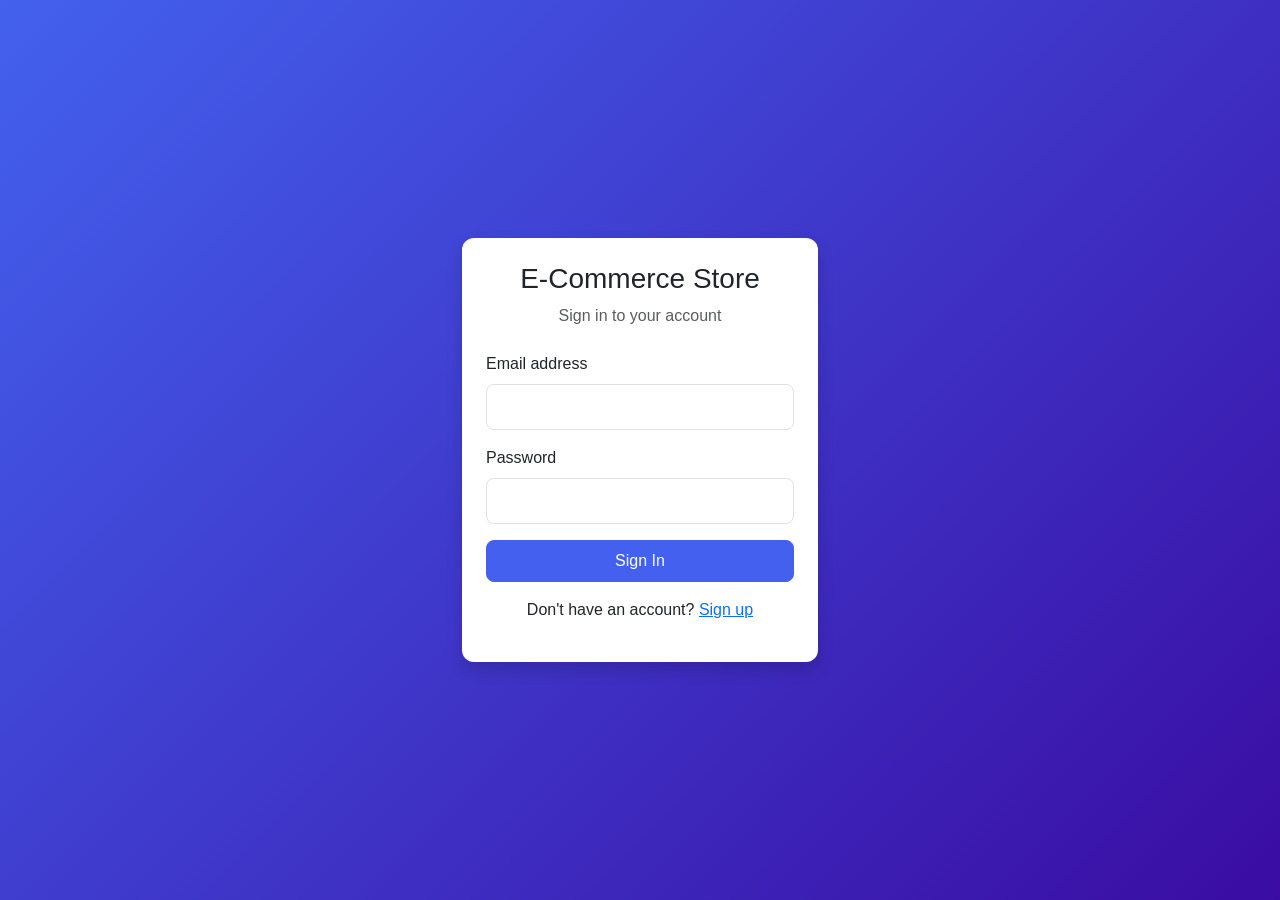
==== products.html @ 9a7f0126 "first commit" ====
<!DOCTYPE html>
<html lang="en">
<head>
    <meta charset="UTF-8">
    <meta name="viewport" content="width=device-width, initial-scale=1.0">
    <title>Product Management</title>
    <link href="https://cdn.jsdelivr.net/npm/bootstrap@5.3.0/dist/css/bootstrap.min.css" rel="stylesheet">
    <link rel="stylesheet" href="https://cdn.jsdelivr.net/npm/bootstrap-icons@1.10.0/font/bootstrap-icons.css">
    <link rel="stylesheet" href="styles/main.css">
</head>
<body>
    <nav class="navbar navbar-expand-lg navbar-dark bg-primary">
        <div class="container-fluid">
            <a class="navbar-brand" href="index.html">
                <i class="bi bi-shop"></i> E-Commerce Store
            </a>
            <button class="navbar-toggler" type="button" data-bs-toggle="collapse" data-bs-target="#navbarNav">
                <span class="navbar-toggler-icon"></span>
            </button>
            <div class="collapse navbar-collapse" id="navbarNav">
                <ul class="navbar-nav me-auto">
                    <li class="nav-item">
                        <a class="nav-link" href="index.html"><i class="bi bi-house"></i> Dashboard</a>
                    </li>
                    <li class="nav-item">
                        <a class="nav-link" href="customers.html"><i class="bi bi-people"></i> Customers</a>
                    </li>
                    <li class="nav-item">
                        <a class="nav-link active" href="products.html"><i class="bi bi-box"></i> Products</a>
                    </li>
                    <li class="nav-item">
                        <a class="nav-link" href="orders.html"><i class="bi bi-cart"></i> Orders</a>
                    </li>
                </ul>
                <div class="d-flex">
                    <span class="navbar-text me-3" id="loggedInUser">Guest</span>
                    <button class="btn btn-outline-light" onclick="logout()">Logout</button>
                </div>
            </div>
        </div>
    </nav>

    <div class="container-fluid mt-4">
        <div class="row mb-4">
            <div class="col-12">
                <div class="d-flex justify-content-between align-items-center">
                    <h2>Product Management</h2>
                    <div>
                        <div class="input-group me-2" style="width: 300px;">
                            <input type="text" class="form-control" id="searchProduct" placeholder="Search products..." 
                                   onkeyup="debouncedSearchProducts(event)">
                            <button class="btn btn-outline-secondary" type="button" onclick="searchProducts(document.getElementById('searchProduct').value)">
                                <i class="bi bi-search"></i>
                            </button>
                        </div>
                    </div>
                    <button class="btn btn-primary" data-bs-toggle="modal" data-bs-target="#addProductModal">
                        <i class="bi bi-plus-circle"></i> Add Product
                    </button>
                </div>
            </div>
        </div>

        <!-- Product Grid -->
        <div class="row" id="productGrid">
            <!-- Products will be populated by JavaScript -->
        </div>

        <!-- Loading Indicator -->
        <div id="loadingIndicator" class="text-center my-4 d-none">
            <div class="spinner-border text-primary" role="status">
                <span class="visually-hidden">Loading...</span>
            </div>
            <p class="mt-2">Loading products...</p>
        </div>
    </div>

    <!-- Add Product Modal -->
    <div class="modal fade" id="addProductModal" tabindex="-1">
        <div class="modal-dialog">
            <div class="modal-content">
                <div class="modal-header">
                    <h5 class="modal-title">Add New Product</h5>
                    <button type="button" class="btn-close" data-bs-dismiss="modal"></button>
                </div>
                <div class="modal-body">
                    <form id="addProductForm">
                        <div class="mb-3">
                            <label for="productName" class="form-label">Product Name *</label>
                            <input type="text" class="form-control" id="productName" required>
                        </div>
                        <div class="mb-3">
                            <label for="productDescription" class="form-label">Description</label>
                            <textarea class="form-control" id="productDescription" rows="3"></textarea>
                        </div>
                        <div class="row">
                            <div class="col-md-6 mb-3">
                                <label for="productPrice" class="form-label">Price ($) *</label>
                                <input type="number" class="form-control" id="productPrice" step="0.01" min="0" required>
                            </div>
                            <div class="col-md-6 mb-3">
                                <label for="productStock" class="form-label">Stock Quantity *</label>
                                <input type="number" class="form-control" id="productStock" min="0" required>
                            </div>
                        </div>
                        <div class="mb-3">
                            <label for="productCategory" class="form-label">Category</label>
                            <select class="form-select" id="productCategory">
                                <option value="Electronics">Electronics</option>
                                <option value="Clothing">Clothing</option>
                                <option value="Books">Books</option>
                                <option value="Home & Garden">Home & Garden</option>
                                <option value="Sports">Sports</option>
                                <option value="Toys">Toys</option>
                                <option value="Other">Other</option>
                            </select>
                        </div>
                    </form>
                </div>
                <div class="modal-footer">
                    <button type="button" class="btn btn-secondary" data-bs-dismiss="modal">Cancel</button>
                    <button type="button" class="btn btn-primary" onclick="addProduct()">Add Product</button>
                </div>
            </div>
        </div>
    </div>

    <!-- Edit Product Modal -->
    <div class="modal fade" id="editProductModal" tabindex="-1">
        <div class="modal-dialog">
            <div class="modal-content">
                <div class="modal-header">
                    <h5 class="modal-title">Edit Product</h5>
                    <button type="button" class="btn-close" data-bs-dismiss="modal"></button>
                </div>
                <div class="modal-body">
                    <form id="editProductForm">
                        <input type="hidden" id="editProductId">
                        <div class="mb-3">
                            <label for="editProductName" class="form-label">Product Name *</label>
                            <input type="text" class="form-control" id="editProductName" required>
                        </div>
                        <div class="mb-3">
                            <label for="editProductDescription" class="form-label">Description</label>
                            <textarea class="form-control" id="editProductDescription" rows="3"></textarea>
                        </div>
                        <div class="row">
                            <div class="col-md-6 mb-3">
                                <label for="editProductPrice" class="form-label">Price ($) *</label>
                                <input type="number" class="form-control" id="editProductPrice" step="0.01" min="0" required>
                            </div>
                            <div class="col-md-6 mb-3">
                                <label for="editProductStock" class="form-label">Stock Quantity *</label>
                                <input type="number" class="form-control" id="editProductStock" min="0" required>
                            </div>
                        </div>
                        <div class="mb-3">
                            <label for="editProductCategory" class="form-label">Category</label>
                            <select class="form-select" id="editProductCategory">
                                <option value="Electronics">Electronics</option>
                                <option value="Clothing">Clothing</option>
                                <option value="Books">Books</option>
                                <option value="Home & Garden">Home & Garden</option>
                                <option value="Sports">Sports</option>
                                <option value="Toys">Toys</option>
                                <option value="Other">Other</option>
                            </select>
                        </div>
                    </form>
                </div>
                <div class="modal-footer">
                    <button type="button" class="btn btn-secondary" data-bs-dismiss="modal">Cancel</button>
                    <button type="button" class="btn btn-primary" onclick="updateProduct()">Update Product</button>
                </div>
            </div>
        </div>
    </div>

    <script src="https://cdn.jsdelivr.net/npm/bootstrap@5.3.0/dist/js/bootstrap.bundle.min.js"></script>
    <script src="js/common.js"></script>
    <script src="js/product.js"></script>
    <script>
        // Debounced search function
        const debouncedSearchProducts = debounce((event) => {
            searchProducts(event.target.value);
        }, 300);

        document.addEventListener('DOMContentLoaded', function() {
            checkAuth();
            loadProducts();
        });
    </script>
</body>
</html>
---- styles/main.css ----
/* Main CSS for E-Commerce Application */

:root {
    --primary-color: #4361ee;
    --secondary-color: #3a0ca3;
    --success-color: #4cc9f0;
    --danger-color: #f72585;
    --warning-color: #f8961e;
    --light-color: #f8f9fa;
    --dark-color: #212529;
}

body {
    font-family: 'Segoe UI', Tahoma, Geneva, Verdana, sans-serif;
    background-color: #f5f7fb;
    color: #333;
}

/* Auth Pages */
.auth-page {
    background: linear-gradient(135deg, #4361ee 0%, #3a0ca3 100%);
    min-height: 100vh;
}

.card {
    border: none;
    border-radius: 12px;
    box-shadow: 0 4px 12px rgba(0, 0, 0, 0.08);
    transition: transform 0.2s;
}

.card:hover {
    transform: translateY(-2px);
}

.card-title {
    color: var(--dark-color);
    font-weight: 600;
}

/* Navigation */
.navbar {
    box-shadow: 0 2px 10px rgba(0, 0, 0, 0.1);
}

.navbar-brand {
    font-weight: 700;
    font-size: 1.5rem;
}

/* Tables */
.table th {
    font-weight: 600;
    color: var(--dark-color);
    border-top: none;
}

.table-hover tbody tr:hover {
    background-color: rgba(67, 97, 238, 0.05);
}

/* Badges */
.badge {
    padding: 5px 10px;
    font-weight: 500;
    border-radius: 20px;
}

/* Buttons */
.btn {
    border-radius: 8px;
    font-weight: 500;
    padding: 8px 20px;
    transition: all 0.3s;
}

.btn-primary {
    background-color: var(--primary-color);
    border-color: var(--primary-color);
}

.btn-primary:hover {
    background-color: var(--secondary-color);
    border-color: var(--secondary-color);
    transform: translateY(-2px);
}

.btn-outline-primary {
    color: var(--primary-color);
    border-color: var(--primary-color);
}

.btn-outline-primary:hover {
    background-color: var(--primary-color);
    border-color: var(--primary-color);
}

/* Forms */
.form-control, .form-select {
    border: 1px solid #dee2e6;
    border-radius: 8px;
    padding: 10px 15px;
}

.form-control:focus, .form-select:focus {
    border-color: var(--primary-color);
    box-shadow: 0 0 0 0.2rem rgba(67, 97, 238, 0.25);
}

/* Product Cards */
.product-card {
    transition: all 0.3s ease;
    cursor: pointer;
}

.product-card:hover {
    box-shadow: 0 10px 20px rgba(0, 0, 0, 0.1);
    transform: translateY(-5px);
}

.product-card .card-img-top {
    height: 200px;
    object-fit: cover;
}

.product-price {
    color: var(--primary-color);
    font-weight: 700;
    font-size: 1.2rem;
}

.product-stock {
    font-size: 0.9rem;
}

/* Status Colors */
.status-processing {
    background-color: #ffc107;
    color: #000;
}

.status-delivering {
    background-color: #17a2b8;
    color: white;
}

.status-delivered {
    background-color: #28a745;
    color: white;
}

/* Custom Alerts */
.alert-custom {
    border-radius: 8px;
    border: none;
}

/* Loading Spinner */
.spinner-container {
    display: flex;
    justify-content: center;
    align-items: center;
    min-height: 200px;
}

/* Modal */
.modal-content {
    border-radius: 12px;
    border: none;
}

/* Dashboard Cards */
.stat-card {
    border-radius: 12px;
    border: none;
    color: white;
}

.stat-card i {
    font-size: 2.5rem;
    opacity: 0.8;
}

/* Order Items */
.order-item-card {
    border-left: 4px solid var(--primary-color);
}

/* Responsive Design */
@media (max-width: 768px) {
    .navbar-brand {
        font-size: 1.2rem;
    }
    
    .table-responsive {
        font-size: 0.9rem;
    }
    
    .btn {
        padding: 6px 12px;
        font-size: 0.9rem;
    }
}

/* Animation for alerts */
@keyframes fadeIn {
    from { opacity: 0; transform: translateY(-10px); }
    to { opacity: 1; transform: translateY(0); }
}

.alert {
    animation: fadeIn 0.3s ease;
}

/* Custom Scrollbar */
::-webkit-scrollbar {
    width: 8px;
    height: 8px;
}

::-webkit-scrollbar-track {
    background: #f1f1f1;
    border-radius: 4px;
}

::-webkit-scrollbar-thumb {
    background: var(--primary-color);
    border-radius: 4px;
}

::-webkit-scrollbar-thumb:hover {
    background: var(--secondary-color);
}
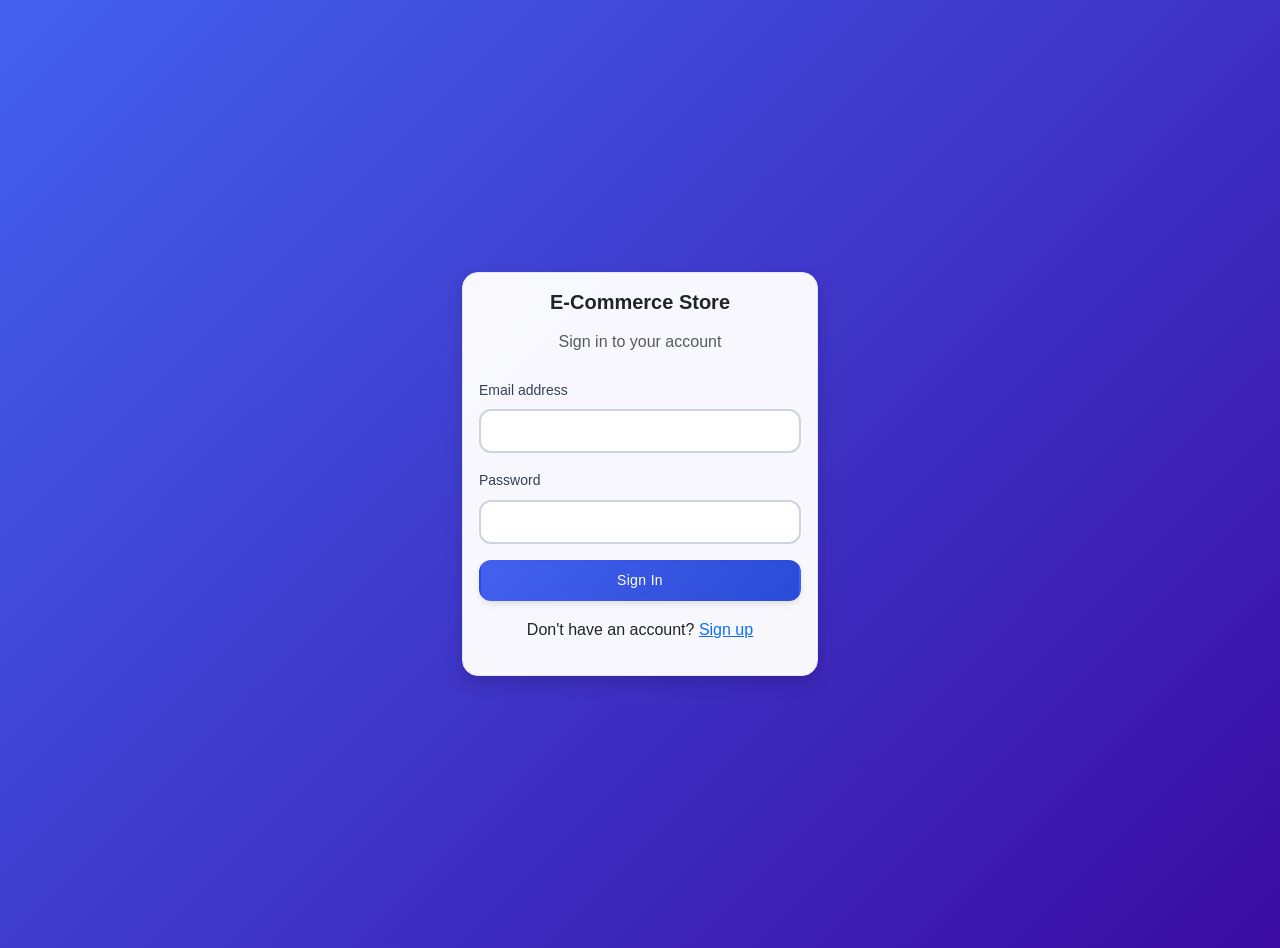
==== commit 20d82209: "fixed bugs of orders and products." ====
--- a/products.html
+++ b/products.html
@@ -7,6 +7,23 @@
     <link href="https://cdn.jsdelivr.net/npm/bootstrap@5.3.0/dist/css/bootstrap.min.css" rel="stylesheet">
     <link rel="stylesheet" href="https://cdn.jsdelivr.net/npm/bootstrap-icons@1.10.0/font/bootstrap-icons.css">
     <link rel="stylesheet" href="styles/main.css">
+    <style>
+        .product-card {
+            transition: transform 0.2s, box-shadow 0.2s;
+            border: 1px solid #e0e0e0;
+        }
+        .product-card:hover {
+            transform: translateY(-5px);
+            box-shadow: 0 5px 15px rgba(0,0,0,0.1);
+        }
+        .product-image {
+            border-bottom: 1px solid #e0e0e0;
+        }
+        .stock-badge {
+            font-size: 0.8rem;
+            padding: 0.25rem 0.5rem;
+        }
+    </style>
 </head>
 <body>
     <nav class="navbar navbar-expand-lg navbar-dark bg-primary">
@@ -43,21 +60,22 @@
     <div class="container-fluid mt-4">
         <div class="row mb-4">
             <div class="col-12">
-                <div class="d-flex justify-content-between align-items-center">
-                    <h2>Product Management</h2>
-                    <div>
-                        <div class="input-group me-2" style="width: 300px;">
+                <div class="d-flex justify-content-between align-items-center flex-wrap gap-3">
+                    <h2><i class="bi bi-box me-2"></i>Product Management</h2>
+                    <div class="d-flex gap-2">
+                        <div class="input-group" style="width: 300px;">
                             <input type="text" class="form-control" id="searchProduct" placeholder="Search products..." 
                                    onkeyup="debouncedSearchProducts(event)">
                             <button class="btn btn-outline-secondary" type="button" onclick="searchProducts(document.getElementById('searchProduct').value)">
                                 <i class="bi bi-search"></i>
                             </button>
                         </div>
+                        <button class="btn btn-primary" data-bs-toggle="modal" data-bs-target="#addProductModal">
+                            <i class="bi bi-plus-circle me-1"></i> Add Product
+                        </button>
                     </div>
-                    <button class="btn btn-primary" data-bs-toggle="modal" data-bs-target="#addProductModal">
-                        <i class="bi bi-plus-circle"></i> Add Product
-                    </button>
-                </div>
+                </div>
+                <p class="text-muted">Manage your product catalog with images, prices, and stock levels</p>
             </div>
         </div>
 
@@ -77,7 +95,7 @@
 
     <!-- Add Product Modal -->
     <div class="modal fade" id="addProductModal" tabindex="-1">
-        <div class="modal-dialog">
+        <div class="modal-dialog modal-lg">
             <div class="modal-content">
                 <div class="modal-header">
                     <h5 class="modal-title">Add New Product</h5>
@@ -85,35 +103,53 @@
                 </div>
                 <div class="modal-body">
                     <form id="addProductForm">
-                        <div class="mb-3">
-                            <label for="productName" class="form-label">Product Name *</label>
-                            <input type="text" class="form-control" id="productName" required>
-                        </div>
-                        <div class="mb-3">
-                            <label for="productDescription" class="form-label">Description</label>
-                            <textarea class="form-control" id="productDescription" rows="3"></textarea>
-                        </div>
                         <div class="row">
-                            <div class="col-md-6 mb-3">
-                                <label for="productPrice" class="form-label">Price ($) *</label>
-                                <input type="number" class="form-control" id="productPrice" step="0.01" min="0" required>
-                            </div>
-                            <div class="col-md-6 mb-3">
-                                <label for="productStock" class="form-label">Stock Quantity *</label>
-                                <input type="number" class="form-control" id="productStock" min="0" required>
-                            </div>
-                        </div>
-                        <div class="mb-3">
-                            <label for="productCategory" class="form-label">Category</label>
-                            <select class="form-select" id="productCategory">
-                                <option value="Electronics">Electronics</option>
-                                <option value="Clothing">Clothing</option>
-                                <option value="Books">Books</option>
-                                <option value="Home & Garden">Home & Garden</option>
-                                <option value="Sports">Sports</option>
-                                <option value="Toys">Toys</option>
-                                <option value="Other">Other</option>
-                            </select>
+                            <div class="col-md-8">
+                                <div class="mb-3">
+                                    <label for="productName" class="form-label">Product Name *</label>
+                                    <input type="text" class="form-control" id="productName" required>
+                                </div>
+                                <div class="mb-3">
+                                    <label for="productDescription" class="form-label">Description</label>
+                                    <textarea class="form-control" id="productDescription" rows="3"></textarea>
+                                </div>
+                                <div class="row">
+                                    <div class="col-md-6 mb-3">
+                                        <label for="productPrice" class="form-label">Price ($) *</label>
+                                        <input type="number" class="form-control" id="productPrice" step="0.01" min="0" required>
+                                    </div>
+                                    <div class="col-md-6 mb-3">
+                                        <label for="productStock" class="form-label">Stock Quantity *</label>
+                                        <input type="number" class="form-control" id="productStock" min="0" required>
+                                    </div>
+                                </div>
+                                <div class="mb-3">
+                                    <label for="productCategory" class="form-label">Category</label>
+                                    <select class="form-select" id="productCategory">
+                                        <option value="Electronics">Electronics</option>
+                                        <option value="Clothing">Clothing</option>
+                                        <option value="Books">Books</option>
+                                        <option value="Home & Garden">Home & Garden</option>
+                                        <option value="Sports">Sports</option>
+                                        <option value="Toys">Toys</option>
+                                        <option value="Other">Other</option>
+                                    </select>
+                                </div>
+                            </div>
+                            <div class="col-md-4">
+                                <div class="mb-3">
+                                    <label for="productImageUrl" class="form-label">Product Image URL</label>
+                                    <input type="text" class="form-control" id="productImageUrl" 
+                                           placeholder="https://example.com/image.jpg">
+                                    <small class="text-muted">Enter a direct URL to the product image</small>
+                                </div>
+                                <div class="mt-3 text-center">
+                                    <img id="productImagePreview" src="" alt="Image Preview" 
+                                         class="img-thumbnail" 
+                                         style="max-width: 200px; max-height: 200px; display: none;">
+                                    <p class="text-muted mt-2 small" id="noImageText">No image selected</p>
+                                </div>
+                            </div>
                         </div>
                     </form>
                 </div>
@@ -127,7 +163,7 @@
 
     <!-- Edit Product Modal -->
     <div class="modal fade" id="editProductModal" tabindex="-1">
-        <div class="modal-dialog">
+        <div class="modal-dialog modal-lg">
             <div class="modal-content">
                 <div class="modal-header">
                     <h5 class="modal-title">Edit Product</h5>
@@ -136,35 +172,53 @@
                 <div class="modal-body">
                     <form id="editProductForm">
                         <input type="hidden" id="editProductId">
-                        <div class="mb-3">
-                            <label for="editProductName" class="form-label">Product Name *</label>
-                            <input type="text" class="form-control" id="editProductName" required>
-                        </div>
-                        <div class="mb-3">
-                            <label for="editProductDescription" class="form-label">Description</label>
-                            <textarea class="form-control" id="editProductDescription" rows="3"></textarea>
-                        </div>
                         <div class="row">
-                            <div class="col-md-6 mb-3">
-                                <label for="editProductPrice" class="form-label">Price ($) *</label>
-                                <input type="number" class="form-control" id="editProductPrice" step="0.01" min="0" required>
-                            </div>
-                            <div class="col-md-6 mb-3">
-                                <label for="editProductStock" class="form-label">Stock Quantity *</label>
-                                <input type="number" class="form-control" id="editProductStock" min="0" required>
-                            </div>
-                        </div>
-                        <div class="mb-3">
-                            <label for="editProductCategory" class="form-label">Category</label>
-                            <select class="form-select" id="editProductCategory">
-                                <option value="Electronics">Electronics</option>
-                                <option value="Clothing">Clothing</option>
-                                <option value="Books">Books</option>
-                                <option value="Home & Garden">Home & Garden</option>
-                                <option value="Sports">Sports</option>
-                                <option value="Toys">Toys</option>
-                                <option value="Other">Other</option>
-                            </select>
+                            <div class="col-md-8">
+                                <div class="mb-3">
+                                    <label for="editProductName" class="form-label">Product Name *</label>
+                                    <input type="text" class="form-control" id="editProductName" required>
+                                </div>
+                                <div class="mb-3">
+                                    <label for="editProductDescription" class="form-label">Description</label>
+                                    <textarea class="form-control" id="editProductDescription" rows="3"></textarea>
+                                </div>
+                                <div class="row">
+                                    <div class="col-md-6 mb-3">
+                                        <label for="editProductPrice" class="form-label">Price ($) *</label>
+                                        <input type="number" class="form-control" id="editProductPrice" step="0.01" min="0" required>
+                                    </div>
+                                    <div class="col-md-6 mb-3">
+                                        <label for="editProductStock" class="form-label">Stock Quantity *</label>
+                                        <input type="number" class="form-control" id="editProductStock" min="0" required>
+                                    </div>
+                                </div>
+                                <div class="mb-3">
+                                    <label for="editProductCategory" class="form-label">Category</label>
+                                    <select class="form-select" id="editProductCategory">
+                                        <option value="Electronics">Electronics</option>
+                                        <option value="Clothing">Clothing</option>
+                                        <option value="Books">Books</option>
+                                        <option value="Home & Garden">Home & Garden</option>
+                                        <option value="Sports">Sports</option>
+                                        <option value="Toys">Toys</option>
+                                        <option value="Other">Other</option>
+                                    </select>
+                                </div>
+                            </div>
+                            <div class="col-md-4">
+                                <div class="mb-3">
+                                    <label for="editProductImageUrl" class="form-label">Product Image URL</label>
+                                    <input type="text" class="form-control" id="editProductImageUrl" 
+                                           placeholder="https://example.com/image.jpg">
+                                    <small class="text-muted">Enter a direct URL to the product image</small>
+                                </div>
+                                <div class="mt-3 text-center">
+                                    <img id="editProductImagePreview" src="" alt="Image Preview" 
+                                         class="img-thumbnail" 
+                                         style="max-width: 200px; max-height: 200px; display: none;">
+                                    <p class="text-muted mt-2 small">Current product image</p>
+                                </div>
+                            </div>
                         </div>
                     </form>
                 </div>
@@ -185,10 +239,48 @@
             searchProducts(event.target.value);
         }, 300);
 
+        // Update image preview text
+        function updateImagePreview() {
+            const preview = document.getElementById('productImagePreview');
+            const noImageText = document.getElementById('noImageText');
+            if (preview.style.display === 'block') {
+                noImageText.style.display = 'none';
+            } else {
+                noImageText.style.display = 'block';
+            }
+        }
+
         document.addEventListener('DOMContentLoaded', function() {
             checkAuth();
             loadProducts();
+            
+            // Initialize image preview listeners
+            const imageUrlInput = document.getElementById('productImageUrl');
+            const imagePreview = document.getElementById('productImagePreview');
+            
+            if (imageUrlInput && imagePreview) {
+                imageUrlInput.addEventListener('input', function(e) {
+                    const imageUrl = e.target.value;
+                    if (imageUrl && isValidUrl(imageUrl)) {
+                        imagePreview.src = imageUrl;
+                        imagePreview.style.display = 'block';
+                        updateImagePreview();
+                    } else {
+                        imagePreview.style.display = 'none';
+                        updateImagePreview();
+                    }
+                });
+            }
         });
+
+        function isValidUrl(string) {
+            try {
+                new URL(string);
+                return true;
+            } catch (_) {
+                return false;
+            }
+        }
     </script>
 </body>
 </html>
--- a/styles/main.css
+++ b/styles/main.css
@@ -1,234 +1,800 @@
-/* Main CSS for E-Commerce Application */
+/* Enhanced Main CSS for E-Commerce Application - Professional UI with Animations */
 
 :root {
+    /* Color Palette */
     --primary-color: #4361ee;
+    --primary-light: #7b90ff;
+    --primary-dark: #2a4bd7;
     --secondary-color: #3a0ca3;
-    --success-color: #4cc9f0;
-    --danger-color: #f72585;
-    --warning-color: #f8961e;
-    --light-color: #f8f9fa;
-    --dark-color: #212529;
-}
-
+    --success-color: #10b981;
+    --success-light: #34d399;
+    --danger-color: #ef4444;
+    --danger-light: #f87171;
+    --warning-color: #f59e0b;
+    --warning-light: #fbbf24;
+    --info-color: #3b82f6;
+    --light-color: #f8fafc;
+    --dark-color: #1e293b;
+    
+    /* Neutral Colors */
+    --gray-50: #f8fafc;
+    --gray-100: #f1f5f9;
+    --gray-200: #e2e8f0;
+    --gray-300: #cbd5e1;
+    --gray-400: #94a3b8;
+    --gray-500: #64748b;
+    --gray-600: #475569;
+    --gray-700: #334155;
+    --gray-800: #1e293b;
+    --gray-900: #0f172a;
+    
+    /* Typography Scale - Professional 1.25 ratio */
+    --text-xs: 0.75rem;    /* 12px */
+    --text-sm: 0.875rem;   /* 14px */
+    --text-base: 1rem;     /* 16px */
+    --text-lg: 1.125rem;   /* 18px */
+    --text-xl: 1.25rem;    /* 20px */
+    --text-2xl: 1.5rem;    /* 24px */
+    --text-3xl: 1.875rem;  /* 30px */
+    --text-4xl: 2.25rem;   /* 36px */
+    --text-5xl: 3rem;      /* 48px */
+    
+    /* Line Heights */
+    --leading-none: 1;
+    --leading-tight: 1.25;
+    --leading-snug: 1.375;
+    --leading-normal: 1.5;
+    --leading-relaxed: 1.625;
+    --leading-loose: 2;
+    
+    /* Spacing Scale - 8px base */
+    --space-1: 0.25rem;    /* 4px */
+    --space-2: 0.5rem;     /* 8px */
+    --space-3: 0.75rem;    /* 12px */
+    --space-4: 1rem;       /* 16px */
+    --space-5: 1.25rem;    /* 20px */
+    --space-6: 1.5rem;     /* 24px */
+    --space-8: 2rem;       /* 32px */
+    --space-10: 2.5rem;    /* 40px */
+    --space-12: 3rem;      /* 48px */
+    --space-16: 4rem;      /* 64px */
+    --space-20: 5rem;      /* 80px */
+    
+    /* Border Radius */
+    --radius-sm: 0.375rem;   /* 6px */
+    --radius-md: 0.5rem;     /* 8px */
+    --radius-lg: 0.75rem;    /* 12px */
+    --radius-xl: 1rem;       /* 16px */
+    --radius-2xl: 1.5rem;    /* 24px */
+    --radius-full: 9999px;
+    
+    /* Shadows */
+    --shadow-sm: 0 1px 2px 0 rgba(0, 0, 0, 0.05);
+    --shadow-md: 0 4px 6px -1px rgba(0, 0, 0, 0.1);
+    --shadow-lg: 0 10px 15px -3px rgba(0, 0, 0, 0.1);
+    --shadow-xl: 0 20px 25px -5px rgba(0, 0, 0, 0.1);
+    --shadow-2xl: 0 25px 50px -12px rgba(0, 0, 0, 0.25);
+    
+    /* Glass Morphism */
+    --glass-bg: rgba(255, 255, 255, 0.96);
+    --glass-border: rgba(255, 255, 255, 0.2);
+    --glass-shadow: 0 8px 32px rgba(31, 38, 135, 0.08);
+    
+    /* Animation */
+    --transition-fast: 150ms ease;
+    --transition-medium: 250ms cubic-bezier(0.4, 0, 0.2, 1);
+    --transition-slow: 350ms cubic-bezier(0.4, 0, 0.2, 1);
+}
+
+* {
+    margin: 0;
+    padding: 0;
+    box-sizing: border-box;
+}
+
+/* ===== TYPOGRAPHY ===== */
 body {
-    font-family: 'Segoe UI', Tahoma, Geneva, Verdana, sans-serif;
-    background-color: #f5f7fb;
-    color: #333;
-}
-
-/* Auth Pages */
-.auth-page {
-    background: linear-gradient(135deg, #4361ee 0%, #3a0ca3 100%);
+    font-family: 'Inter', -apple-system, BlinkMacSystemFont, 'Segoe UI', 'Roboto', sans-serif;
+    font-size: var(--text-base);
+    line-height: var(--leading-relaxed);
+    font-weight: 400;
+    color: var(--gray-800);
+    background: linear-gradient(135deg, #f8fafc 0%, #e2e8f0 100%);
+    -webkit-font-smoothing: antialiased;
+    -moz-osx-font-smoothing: grayscale;
     min-height: 100vh;
 }
 
+/* Headings */
+h1, .h1 {
+    font-size: var(--text-5xl);
+    font-weight: 700;
+    line-height: var(--leading-tight);
+    letter-spacing: -0.025em;
+    margin-bottom: var(--space-6);
+}
+
+h2, .h2 {
+    font-size: var(--text-3xl);
+    font-weight: 700;
+    line-height: var(--leading-snug);
+    letter-spacing: -0.02em;
+    margin-bottom: var(--space-4);
+}
+
+h3, .h3 {
+    font-size: var(--text-xl);
+    font-weight: 600;
+    line-height: var(--leading-snug);
+    margin-bottom: var(--space-3);
+}
+
+h4, .h4 {
+    font-size: var(--text-lg);
+    font-weight: 600;
+    line-height: var(--leading-snug);
+    margin-bottom: var(--space-2);
+}
+
+h5, .h5 {
+    font-size: var(--text-base);
+    font-weight: 600;
+    line-height: var(--leading-snug);
+    margin-bottom: var(--space-2);
+}
+
+h6, .h6 {
+    font-size: var(--text-sm);
+    font-weight: 600;
+    line-height: var(--leading-snug);
+    margin-bottom: var(--space-2);
+    text-transform: uppercase;
+    letter-spacing: 0.05em;
+}
+
+/* Paragraphs */
+p {
+    margin-bottom: var(--space-4);
+    line-height: var(--leading-relaxed);
+}
+
+/* Small Text */
+small, .text-sm {
+    font-size: var(--text-sm);
+    line-height: var(--leading-snug);
+}
+
+.text-xs {
+    font-size: var(--text-xs);
+    line-height: var(--leading-snug);
+}
+
+/* ===== LAYOUT & CONTAINERS ===== */
+.container-fluid {
+    padding-left: var(--space-6);
+    padding-right: var(--space-6);
+    max-width: 1280px;
+    margin: 0 auto;
+}
+
+/* ===== NAVIGATION ===== */
+.navbar {
+    background: linear-gradient(135deg, var(--primary-color), var(--secondary-color));
+    box-shadow: var(--shadow-md);
+    backdrop-filter: blur(10px);
+    padding: var(--space-3) 0;
+    position: sticky;
+    top: 0;
+    z-index: 1000;
+    animation: slideDown 0.3s ease-out;
+}
+
+@keyframes slideDown {
+    from {
+        transform: translateY(-100%);
+        opacity: 0;
+    }
+    to {
+        transform: translateY(0);
+        opacity: 1;
+    }
+}
+
+.navbar-brand {
+    font-size: var(--text-xl);
+    font-weight: 700;
+    letter-spacing: -0.025em;
+    background: linear-gradient(45deg, #ffffff, #e0e7ff);
+    -webkit-background-clip: text;
+    -webkit-text-fill-color: transparent;
+    background-clip: text;
+}
+
+.nav-link {
+    font-size: var(--text-sm);
+    font-weight: 500;
+    padding: var(--space-2) var(--space-4) !important;
+    border-radius: var(--radius-lg);
+    transition: all var(--transition-medium);
+    position: relative;
+}
+
+.nav-link::after {
+    content: '';
+    position: absolute;
+    bottom: var(--space-1);
+    left: 50%;
+    width: 0;
+    height: 2px;
+    background: rgba(255, 255, 255, 0.9);
+    transition: all var(--transition-medium);
+    transform: translateX(-50%);
+}
+
+.nav-link:hover::after,
+.nav-link.active::after {
+    width: 70%;
+}
+
+/* ===== CARDS ===== */
 .card {
-    border: none;
-    border-radius: 12px;
-    box-shadow: 0 4px 12px rgba(0, 0, 0, 0.08);
-    transition: transform 0.2s;
+    background: var(--glass-bg);
+    border: 1px solid var(--gray-200);
+    border-radius: var(--radius-xl);
+    box-shadow: var(--shadow-md);
+    transition: all var(--transition-medium);
+    overflow: hidden;
+    animation: fadeInUp 0.4s ease-out;
+}
+
+@keyframes fadeInUp {
+    from {
+        opacity: 0;
+        transform: translateY(20px);
+    }
+    to {
+        opacity: 1;
+        transform: translateY(0);
+    }
 }
 
 .card:hover {
-    transform: translateY(-2px);
-}
-
-.card-title {
-    color: var(--dark-color);
-    font-weight: 600;
-}
-
-/* Navigation */
-.navbar {
-    box-shadow: 0 2px 10px rgba(0, 0, 0, 0.1);
-}
-
-.navbar-brand {
-    font-weight: 700;
-    font-size: 1.5rem;
-}
-
-/* Tables */
-.table th {
-    font-weight: 600;
-    color: var(--dark-color);
-    border-top: none;
-}
-
-.table-hover tbody tr:hover {
-    background-color: rgba(67, 97, 238, 0.05);
-}
-
-/* Badges */
-.badge {
-    padding: 5px 10px;
-    font-weight: 500;
-    border-radius: 20px;
-}
-
-/* Buttons */
-.btn {
-    border-radius: 8px;
-    font-weight: 500;
-    padding: 8px 20px;
-    transition: all 0.3s;
-}
-
-.btn-primary {
-    background-color: var(--primary-color);
-    border-color: var(--primary-color);
-}
-
-.btn-primary:hover {
-    background-color: var(--secondary-color);
-    border-color: var(--secondary-color);
-    transform: translateY(-2px);
-}
-
-.btn-outline-primary {
-    color: var(--primary-color);
-    border-color: var(--primary-color);
-}
-
-.btn-outline-primary:hover {
-    background-color: var(--primary-color);
-    border-color: var(--primary-color);
-}
-
-/* Forms */
-.form-control, .form-select {
-    border: 1px solid #dee2e6;
-    border-radius: 8px;
-    padding: 10px 15px;
-}
-
-.form-control:focus, .form-select:focus {
-    border-color: var(--primary-color);
-    box-shadow: 0 0 0 0.2rem rgba(67, 97, 238, 0.25);
-}
-
-/* Product Cards */
+    transform: translateY(-4px);
+    box-shadow: var(--shadow-xl);
+    border-color: var(--primary-light);
+}
+
+.card-header {
+    background: linear-gradient(135deg, rgba(67, 97, 238, 0.05), rgba(58, 12, 163, 0.05));
+    border-bottom: 1px solid var(--gray-200);
+    padding: var(--space-5);
+    font-size: var(--text-lg);
+    font-weight: 600;
+    color: var(--gray-800);
+}
+
+.card-body {
+    padding: var(--space-5);
+}
+
+.card-footer {
+    padding: var(--space-4) var(--space-5);
+    border-top: 1px solid var(--gray-200);
+    background-color: var(--gray-50);
+}
+
+/* ===== PRODUCT CARDS ===== */
 .product-card {
-    transition: all 0.3s ease;
-    cursor: pointer;
-}
-
-.product-card:hover {
-    box-shadow: 0 10px 20px rgba(0, 0, 0, 0.1);
-    transform: translateY(-5px);
+    background: white;
+    border-radius: var(--radius-lg);
+    overflow: hidden;
+    animation: scaleIn 0.4s cubic-bezier(0.175, 0.885, 0.32, 1.275);
+}
+
+@keyframes scaleIn {
+    from {
+        opacity: 0;
+        transform: scale(0.95);
+    }
+    to {
+        opacity: 1;
+        transform: scale(1);
+    }
 }
 
 .product-card .card-img-top {
     height: 200px;
     object-fit: cover;
+    transition: transform var(--transition-medium);
+}
+
+.product-card:hover .card-img-top {
+    transform: scale(1.05);
+}
+
+.product-image-container {
+    position: relative;
+    overflow: hidden;
+}
+
+.product-badge {
+    position: absolute;
+    top: var(--space-3);
+    right: var(--space-3);
+    padding: var(--space-1) var(--space-3);
+    border-radius: var(--radius-full);
+    font-size: var(--text-xs);
+    font-weight: 600;
+    box-shadow: var(--shadow-md);
+    animation: pulse 2s infinite;
+}
+
+@keyframes pulse {
+    0%, 100% {
+        transform: scale(1);
+    }
+    50% {
+        transform: scale(1.05);
+    }
 }
 
 .product-price {
+    font-size: var(--text-xl);
+    font-weight: 700;
     color: var(--primary-color);
-    font-weight: 700;
-    font-size: 1.2rem;
-}
-
-.product-stock {
-    font-size: 0.9rem;
-}
-
-/* Status Colors */
-.status-processing {
-    background-color: #ffc107;
-    color: #000;
-}
-
-.status-delivering {
-    background-color: #17a2b8;
+}
+
+/* ===== BUTTONS ===== */
+.btn {
+    font-size: var(--text-sm);
+    font-weight: 500;
+    padding: var(--space-2) var(--space-5);
+    border-radius: var(--radius-lg);
+    transition: all var(--transition-medium);
+    letter-spacing: 0.025em;
+    border: 2px solid transparent;
+    display: inline-flex;
+    align-items: center;
+    justify-content: center;
+    gap: var(--space-2);
+}
+
+.btn-sm {
+    font-size: var(--text-xs);
+    padding: var(--space-1) var(--space-3);
+}
+
+.btn-lg {
+    font-size: var(--text-base);
+    padding: var(--space-3) var(--space-6);
+}
+
+.btn-primary {
+    background: linear-gradient(135deg, var(--primary-color), var(--primary-dark));
     color: white;
-}
-
-.status-delivered {
-    background-color: #28a745;
+    box-shadow: var(--shadow-md);
+}
+
+.btn-primary:hover {
+    background: linear-gradient(135deg, var(--primary-dark), var(--secondary-color));
+    transform: translateY(-2px);
+    box-shadow: var(--shadow-lg);
+}
+
+.btn-outline-primary {
+    background: transparent;
+    border-color: var(--primary-color);
+    color: var(--primary-color);
+}
+
+.btn-outline-primary:hover {
+    background: var(--primary-color);
     color: white;
-}
-
-/* Custom Alerts */
-.alert-custom {
-    border-radius: 8px;
+    transform: translateY(-2px);
+    box-shadow: var(--shadow-md);
+}
+
+/* ===== FORMS ===== */
+.form-control, .form-select {
+    font-size: var(--text-sm);
+    padding: var(--space-3) var(--space-4);
+    border: 2px solid var(--gray-300);
+    border-radius: var(--radius-lg);
+    transition: all var(--transition-medium);
+    background: white;
+    height: 44px;
+}
+
+.form-control:focus, .form-select:focus {
+    border-color: var(--primary-color);
+    box-shadow: 0 0 0 3px rgba(67, 97, 238, 0.1);
+    outline: none;
+}
+
+.form-label {
+    font-size: var(--text-sm);
+    font-weight: 500;
+    color: var(--gray-700);
+    margin-bottom: var(--space-2);
+    display: block;
+}
+
+.form-text {
+    font-size: var(--text-xs);
+    color: var(--gray-500);
+    margin-top: var(--space-1);
+}
+
+/* ===== TABLES ===== */
+.table {
+    font-size: var(--text-sm);
+    border-collapse: separate;
+    border-spacing: 0;
+    width: 100%;
+    animation: fadeIn 0.4s ease-out;
+}
+
+.table thead th {
+    font-size: var(--text-xs);
+    font-weight: 600;
+    text-transform: uppercase;
+    letter-spacing: 0.05em;
+    color: var(--gray-600);
+    background-color: var(--gray-50);
+    border-bottom: 2px solid var(--gray-200);
+    padding: var(--space-3) var(--space-4);
+    position: sticky;
+    top: 0;
+}
+
+.table tbody tr {
+    transition: all var(--transition-fast);
+    animation: slideInRight 0.3s ease-out;
+    animation-fill-mode: both;
+}
+
+@keyframes slideInRight {
+    from {
+        opacity: 0;
+        transform: translateX(10px);
+    }
+    to {
+        opacity: 1;
+        transform: translateX(0);
+    }
+}
+
+.table tbody tr:hover {
+    background-color: rgba(67, 97, 238, 0.04);
+}
+
+.table td {
+    padding: var(--space-3) var(--space-4);
+    border-bottom: 1px solid var(--gray-100);
+    vertical-align: middle;
+}
+
+/* ===== BADGES ===== */
+.badge {
+    font-size: var(--text-xs);
+    font-weight: 600;
+    padding: var(--space-1) var(--space-3);
+    border-radius: var(--radius-full);
+    letter-spacing: 0.025em;
+    transition: all var(--transition-fast);
+}
+
+.badge:hover {
+    transform: scale(1.05);
+}
+
+/* ===== MODALS ===== */
+.modal-content {
     border: none;
-}
-
-/* Loading Spinner */
-.spinner-container {
-    display: flex;
-    justify-content: center;
-    align-items: center;
-    min-height: 200px;
-}
-
-/* Modal */
-.modal-content {
-    border-radius: 12px;
-    border: none;
-}
-
-/* Dashboard Cards */
+    border-radius: var(--radius-xl);
+    overflow: hidden;
+    animation: modalSlideUp 0.3s cubic-bezier(0.175, 0.885, 0.32, 1.275);
+}
+
+@keyframes modalSlideUp {
+    from {
+        opacity: 0;
+        transform: translateY(40px) scale(0.95);
+    }
+    to {
+        opacity: 1;
+        transform: translateY(0) scale(1);
+    }
+}
+
+.modal-header {
+    padding: var(--space-5);
+    border-bottom: 1px solid var(--gray-200);
+    background-color: var(--gray-50);
+}
+
+.modal-title {
+    font-size: var(--text-lg);
+    font-weight: 600;
+    color: var(--gray-800);
+}
+
+.modal-body {
+    padding: var(--space-5);
+}
+
+.modal-footer {
+    padding: var(--space-4) var(--space-5);
+    border-top: 1px solid var(--gray-200);
+    background-color: var(--gray-50);
+}
+
+/* ===== DASHBOARD STATS ===== */
 .stat-card {
-    border-radius: 12px;
     border: none;
     color: white;
-}
-
-.stat-card i {
+    border-radius: var(--radius-lg);
+    overflow: hidden;
+    transition: all var(--transition-medium);
+}
+
+.stat-card:hover {
+    transform: translateY(-4px);
+    box-shadow: var(--shadow-lg);
+}
+
+.stat-card.bg-primary {
+    background: linear-gradient(135deg, #667eea 0%, #764ba2 100%);
+}
+
+.stat-card.bg-success {
+    background: linear-gradient(135deg, #10b981 0%, #34d399 100%);
+}
+
+.stat-card.bg-warning {
+    background: linear-gradient(135deg, #f59e0b 0%, #fbbf24 100%);
+}
+
+.stat-card.bg-info {
+    background: linear-gradient(135deg, #3b82f6 0%, #60a5fa 100%);
+}
+
+.stat-card .bi {
     font-size: 2.5rem;
-    opacity: 0.8;
-}
-
-/* Order Items */
-.order-item-card {
-    border-left: 4px solid var(--primary-color);
-}
-
-/* Responsive Design */
-@media (max-width: 768px) {
-    .navbar-brand {
-        font-size: 1.2rem;
-    }
-    
-    .table-responsive {
-        font-size: 0.9rem;
-    }
-    
-    .btn {
-        padding: 6px 12px;
-        font-size: 0.9rem;
-    }
-}
-
-/* Animation for alerts */
-@keyframes fadeIn {
-    from { opacity: 0; transform: translateY(-10px); }
-    to { opacity: 1; transform: translateY(0); }
-}
-
-.alert {
-    animation: fadeIn 0.3s ease;
-}
-
-/* Custom Scrollbar */
+    opacity: 0.9;
+    transition: transform var(--transition-medium);
+}
+
+.stat-card:hover .bi {
+    transform: scale(1.1);
+}
+
+/* ===== LOADING STATES ===== */
+.loading-spinner {
+    width: 40px;
+    height: 40px;
+    border: 3px solid rgba(67, 97, 238, 0.1);
+    border-left-color: var(--primary-color);
+    border-radius: 50%;
+    animation: spin 0.8s linear infinite;
+}
+
+@keyframes spin {
+    to {
+        transform: rotate(360deg);
+    }
+}
+
+/* ===== NOTIFICATIONS ===== */
+.notification {
+    font-size: var(--text-sm);
+    padding: var(--space-3) var(--space-4);
+    border-radius: var(--radius-lg);
+    box-shadow: var(--shadow-lg);
+    animation: slideInRight 0.3s ease-out;
+}
+
+/* ===== SCROLLBAR ===== */
 ::-webkit-scrollbar {
     width: 8px;
     height: 8px;
 }
 
 ::-webkit-scrollbar-track {
-    background: #f1f1f1;
-    border-radius: 4px;
+    background: var(--gray-100);
+    border-radius: var(--radius-full);
 }
 
 ::-webkit-scrollbar-thumb {
+    background: linear-gradient(to bottom, var(--primary-color), var(--primary-dark));
+    border-radius: var(--radius-full);
+}
+
+::-webkit-scrollbar-thumb:hover {
+    background: linear-gradient(to bottom, var(--primary-dark), var(--secondary-color));
+}
+
+/* ===== UTILITY CLASSES ===== */
+.text-primary { color: var(--primary-color) !important; }
+.text-success { color: var(--success-color) !important; }
+.text-danger { color: var(--danger-color) !important; }
+.text-warning { color: var(--warning-color) !important; }
+.text-info { color: var(--info-color) !important; }
+
+.bg-primary { background-color: var(--primary-color) !important; }
+.bg-success { background-color: var(--success-color) !important; }
+.bg-danger { background-color: var(--danger-color) !important; }
+.bg-warning { background-color: var(--warning-color) !important; }
+.bg-info { background-color: var(--info-color) !important; }
+
+.border-primary { border-color: var(--primary-color) !important; }
+.border-success { border-color: var(--success-color) !important; }
+.border-danger { border-color: var(--danger-color) !important; }
+.border-warning { border-color: var(--warning-color) !important; }
+.border-info { border-color: var(--info-color) !important; }
+
+/* Spacing Utilities */
+.m-1 { margin: var(--space-1) !important; }
+.m-2 { margin: var(--space-2) !important; }
+.m-3 { margin: var(--space-3) !important; }
+.m-4 { margin: var(--space-4) !important; }
+.m-5 { margin: var(--space-5) !important; }
+
+.p-1 { padding: var(--space-1) !important; }
+.p-2 { padding: var(--space-2) !important; }
+.p-3 { padding: var(--space-3) !important; }
+.p-4 { padding: var(--space-4) !important; }
+.p-5 { padding: var(--space-5) !important; }
+
+/* ===== RESPONSIVE DESIGN ===== */
+@media (max-width: 768px) {
+    .container-fluid {
+        padding-left: var(--space-4);
+        padding-right: var(--space-4);
+    }
+    
+    h1, .h1 { font-size: var(--text-3xl); }
+    h2, .h2 { font-size: var(--text-2xl); }
+    h3, .h3 { font-size: var(--text-xl); }
+    
+    .card-body {
+        padding: var(--space-4);
+    }
+    
+    .table-responsive {
+        font-size: var(--text-xs);
+    }
+    
+    .btn {
+        padding: var(--space-2) var(--space-4);
+        font-size: var(--text-xs);
+    }
+}
+
+@media (max-width: 576px) {
+    .container-fluid {
+        padding-left: var(--space-3);
+        padding-right: var(--space-3);
+    }
+    
+    h1, .h1 { font-size: var(--text-2xl); }
+    h2, .h2 { font-size: var(--text-xl); }
+    
+    .modal-content {
+        border-radius: var(--radius-lg);
+    }
+    
+    .stat-card .display-4 {
+        font-size: 1.5rem;
+    }
+}
+
+/* ===== STATUS BADGES ===== */
+.status-badge {
+    font-size: var(--text-xs);
+    font-weight: 600;
+    padding: var(--space-1) var(--space-3);
+    border-radius: var(--radius-full);
+    text-transform: uppercase;
+    letter-spacing: 0.05em;
+    transition: all var(--transition-fast);
+}
+
+.status-processing {
+    background: linear-gradient(135deg, var(--warning-color), var(--warning-light));
+    color: #000;
+}
+
+.status-delivering {
+    background: linear-gradient(135deg, var(--info-color), #3b82f6);
+    color: white;
+}
+
+.status-delivered {
+    background: linear-gradient(135deg, var(--success-color), var(--success-light));
+    color: white;
+}
+
+/* ===== PAGINATION ===== */
+.pagination {
+    gap: var(--space-2);
+}
+
+.page-link {
+    font-size: var(--text-sm);
+    padding: var(--space-2) var(--space-3);
+    border: 1px solid var(--gray-300);
+    border-radius: var(--radius-md);
+    color: var(--gray-700);
+    transition: all var(--transition-medium);
+}
+
+.page-link:hover {
     background: var(--primary-color);
-    border-radius: 4px;
-}
-
-::-webkit-scrollbar-thumb:hover {
-    background: var(--secondary-color);
-}
-
+    color: white;
+    border-color: var(--primary-color);
+    transform: translateY(-1px);
+}
+
+.page-item.active .page-link {
+    background: linear-gradient(135deg, var(--primary-color), var(--primary-dark));
+    border-color: var(--primary-color);
+    box-shadow: var(--shadow-md);
+}
+
+/* ===== AUTH PAGES ===== */
+.auth-page {
+    min-height: 100vh;
+    display: flex;
+    align-items: center;
+    justify-content: center;
+    background: linear-gradient(135deg, var(--primary-color) 0%, var(--secondary-color) 100%);
+    padding: var(--space-6);
+}
+
+.auth-card {
+    background: var(--glass-bg);
+    backdrop-filter: blur(20px);
+    border: 1px solid var(--glass-border);
+    border-radius: var(--radius-xl);
+    box-shadow: var(--shadow-2xl);
+    animation: fadeIn 0.5s ease-out;
+    padding: var(--space-8);
+    max-width: 420px;
+    width: 100%;
+}
+
+/* ===== IMAGE PREVIEWS ===== */
+.image-preview {
+    border: 2px dashed var(--gray-300);
+    border-radius: var(--radius-lg);
+    transition: all var(--transition-medium);
+}
+
+.image-preview:hover {
+    border-color: var(--primary-color);
+}
+
+/* ===== ANIMATION UTILITIES ===== */
+.animate-fade-in {
+    animation: fadeIn 0.4s ease-out;
+}
+
+.animate-slide-up {
+    animation: fadeInUp 0.4s ease-out;
+}
+
+.animate-scale-in {
+    animation: scaleIn 0.4s cubic-bezier(0.175, 0.885, 0.32, 1.275);
+}
+
+@keyframes fadeIn {
+    from { opacity: 0; }
+    to { opacity: 1; }
+}
+
+/* ===== PRINT STYLES ===== */
+@media print {
+    .no-print { display: none !important; }
+    .card { box-shadow: none !important; border: 1px solid #000 !important; }
+}
